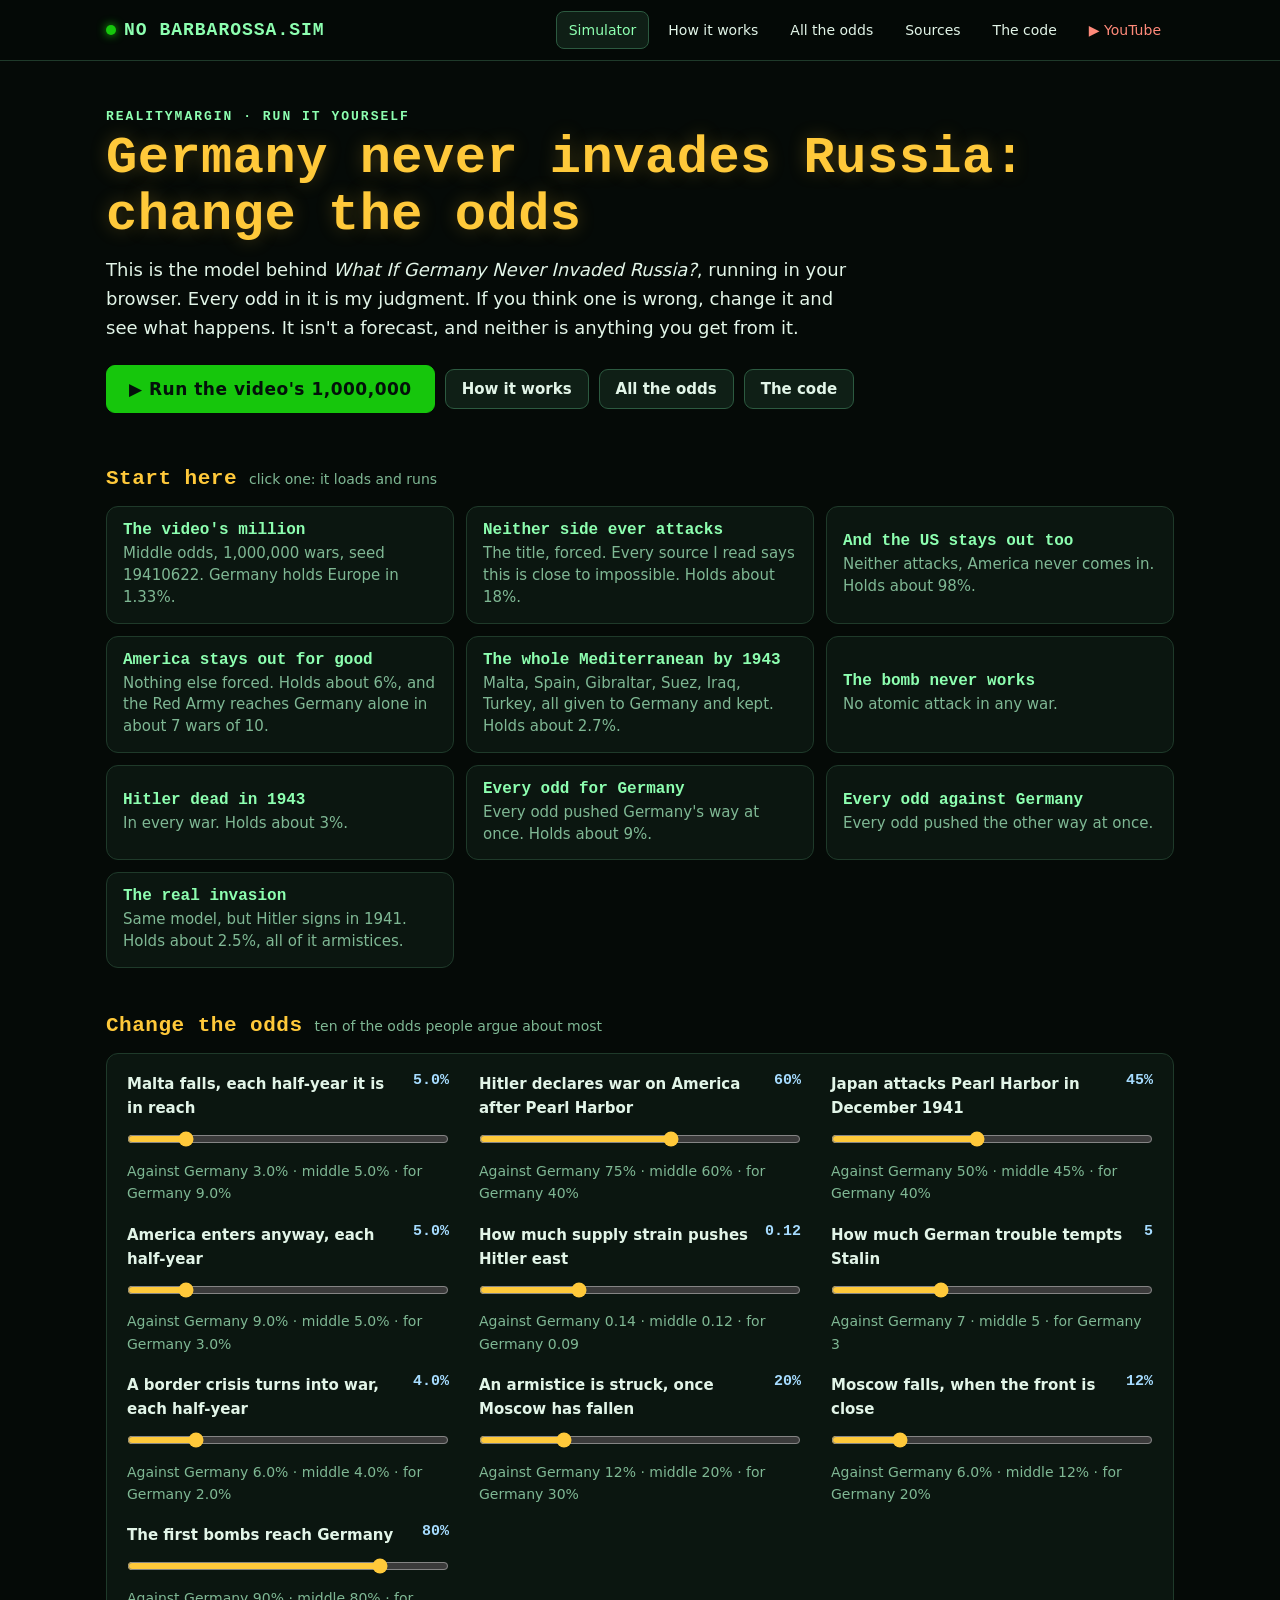
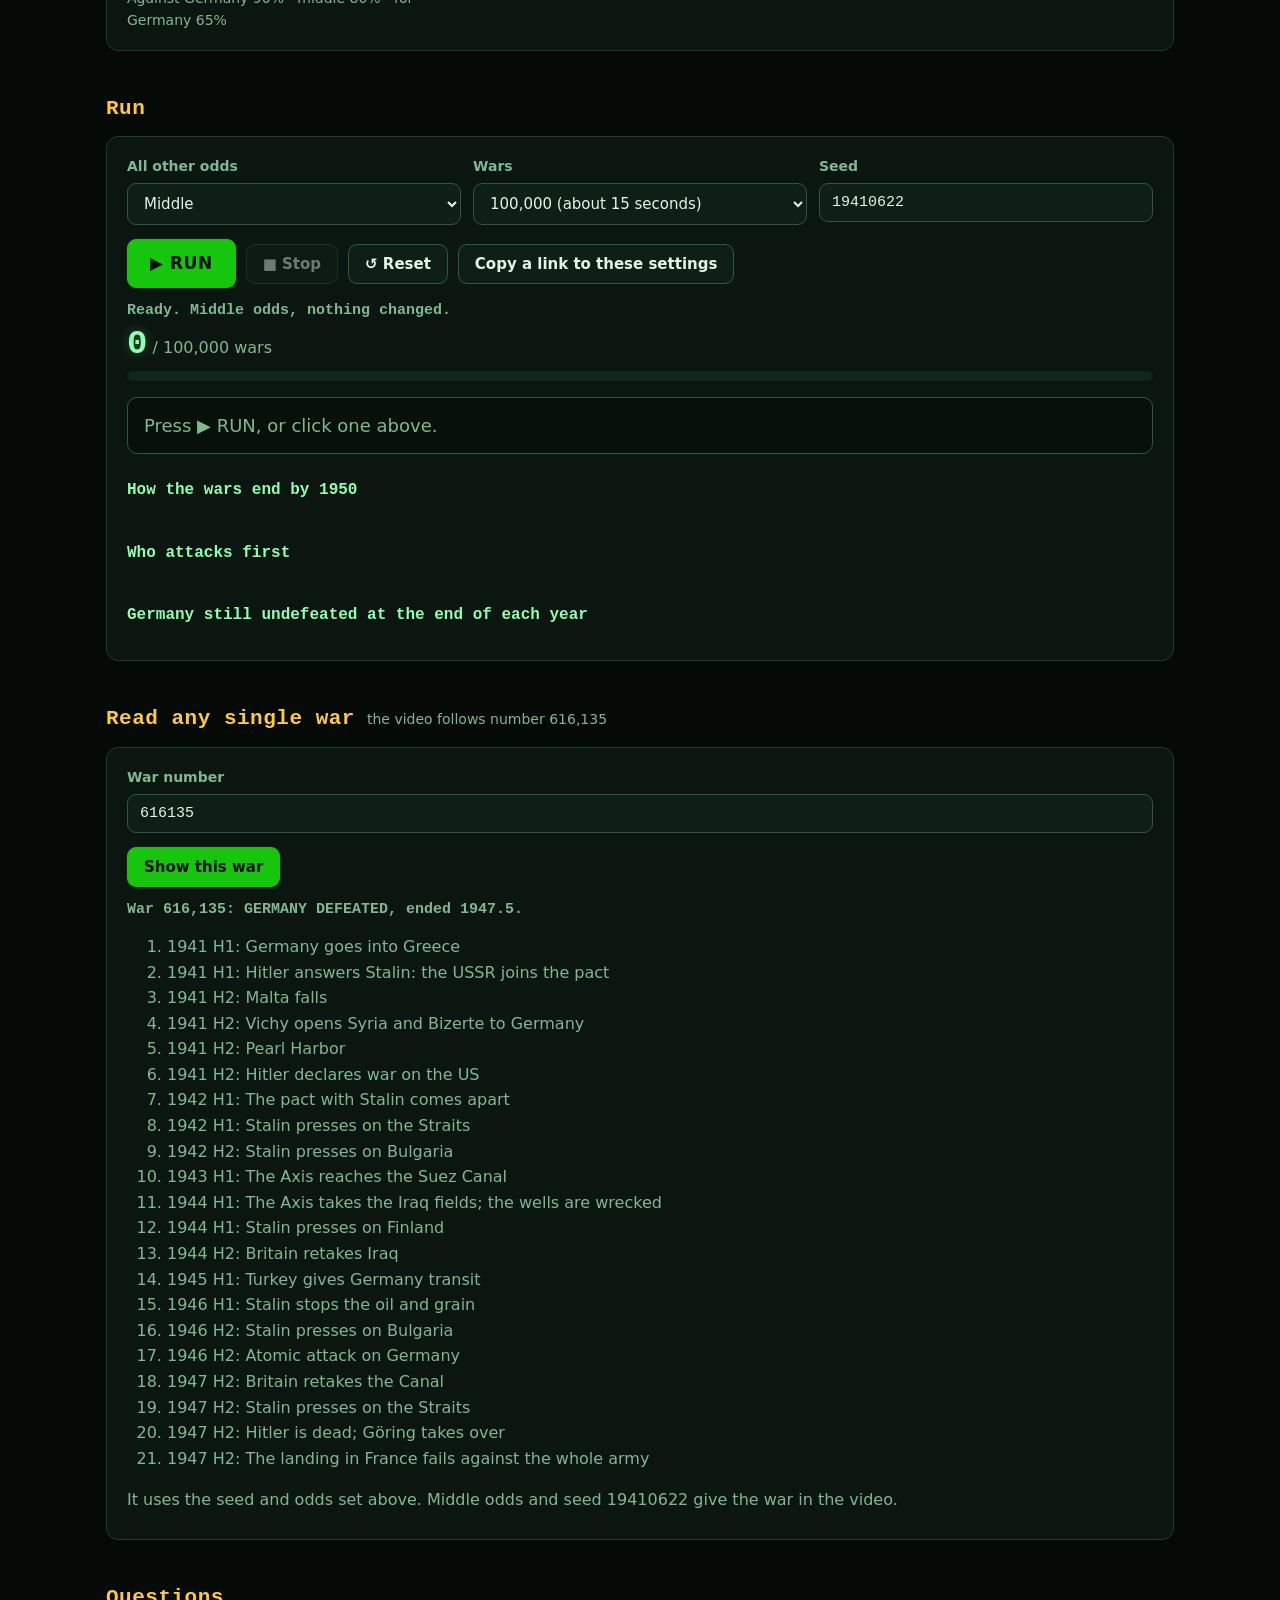
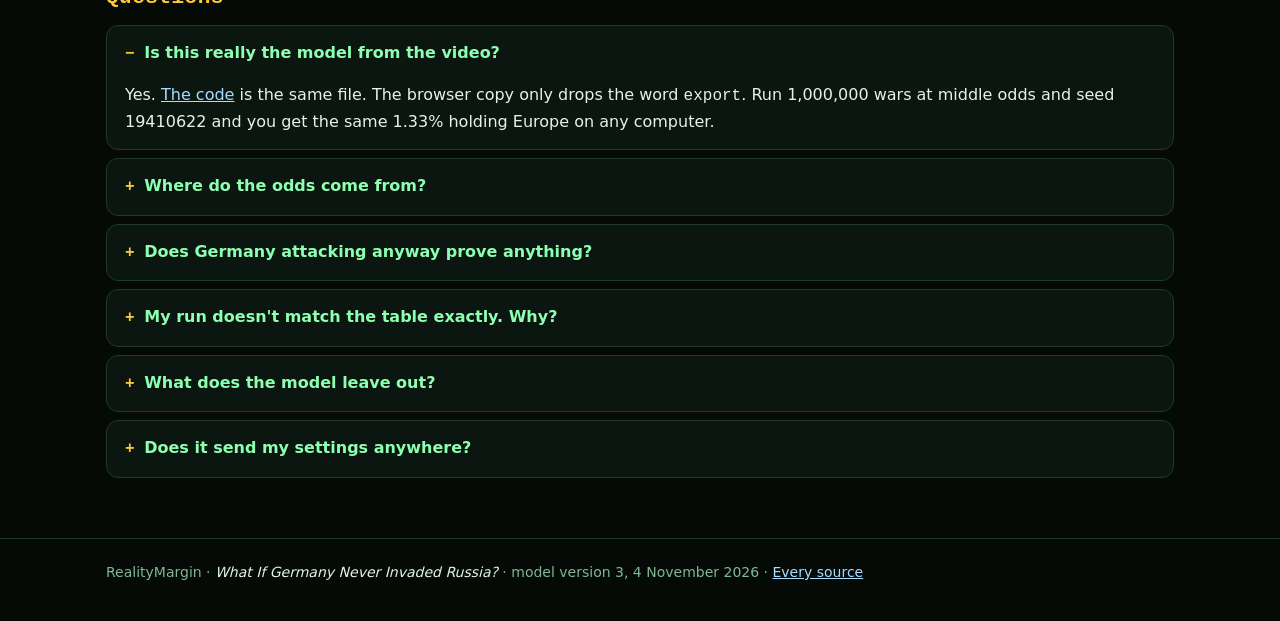
==== run.html @ 6114e950 "Add files via upload" ====
<!doctype html>
<html lang="en"><head><meta charset="utf-8"><meta name="viewport" content="width=device-width, initial-scale=1"><title>No Barbarossa Simulator: run it yourself · RealityMargin</title>
<meta name="description" content="Think our odds are wrong? Change them and run the model behind What If Germany Never Invaded Russia? in your browser."><meta name="theme-color" content="#050a07"><link rel="stylesheet" href="site.css"></head><body>
<header class="nav"><div class="wrap navin"><a class="brand" href="run.html"><span class="dot"></span>NO BARBAROSSA.SIM</a><nav><a class="navbtn on" href="run.html">Simulator</a><a class="navbtn" href="index.html#method">How it works</a><a class="navbtn" href="index.html#inputs">All the odds</a><a class="navbtn" href="index.html#lines">Sources</a><a class="navbtn" href="model/sim.mjs">The code</a><a class="navbtn yt" href="https://www.youtube.com/@realitymargin" target="_blank" rel="noopener">▶ YouTube</a></nav></div></header>
<main class="wrap">
<section class="hero"><p class="kicker">REALITYMARGIN · RUN IT YOURSELF</p><h1>Germany never invades Russia: change the odds</h1><p class="lead">This is the model behind <i>What If Germany Never Invaded Russia?</i>, running in your browser. Every odd in it is my judgment. If you think one is wrong, change it and see what happens. It isn't a forecast, and neither is anything you get from it.</p>
<div class="row"><button class="btn primary big" id="heroRun">▶ Run the video's 1,000,000</button><a class="btn" href="index.html#method">How it works</a><a class="btn" href="index.html#inputs">All the odds</a><a class="btn" href="model/sim.mjs">The code</a></div></section>
<section id="experiments"><h2>Start here <span class="hint">click one: it loads and runs</span></h2><div class="cards" id="presets"></div></section>
<section id="sim"><h2>Change the odds <span class="hint">ten of the odds people argue about most</span></h2><div class="card grid" id="sliders"></div>
<h2>Run</h2><div class="card" id="runcard"><div class="controls"><label>All other odds<select id="col"><option value="low">Against Germany</option><option value="mid" selected>Middle</option><option value="high">For Germany</option></select></label>
<label>Wars<select id="nw"><option value="100000" selected>100,000 (about 15 seconds)</option><option value="1000000">1,000,000 (as in the video, about 2 minutes)</option></select></label><label>Seed<input id="seed" value="19410622" inputmode="numeric"></label></div>
<div class="row" style="margin-top:14px"><button class="btn primary big" id="run">▶ RUN</button><button class="btn" id="stop" disabled>■ Stop</button><button class="btn" id="reset">↺ Reset</button><button class="btn" id="share">Copy a link to these settings</button></div>
<p class="status" id="status" aria-live="polite">Ready. Middle odds, nothing changed.</p><p class="countline"><span class="counter" id="count">0</span> <span class="muted" id="countOf">/ 100,000 wars</span></p><div class="bar"><i id="bar"></i></div>
<div class="headline" id="headline" aria-live="polite"><span class="muted">Press ▶ RUN, or click one above.</span></div>
<h3>How the wars end by 1950</h3><div class="res" id="res"></div>
<h3>Who attacks first</h3><div class="res" id="who"></div>
<h3>Germany still undefeated at the end of each year</h3><div class="res" id="curve"></div></div></section>
<section id="one"><h2>Read any single war <span class="hint">the video follows number 616,135</span></h2><div class="card"><div class="controls"><label>War number<input id="warN" value="616135" inputmode="numeric"></label></div><div class="row" style="margin-top:14px"><button class="btn primary" id="warGo">Show this war</button></div><p class="status" id="warHead"></p><ol id="warPath" class="muted"></ol><p class="muted">It uses the seed and odds set above. Middle odds and seed 19410622 give the war in the video.</p></div></section>
<section id="faq"><h2>Questions</h2><div class="faq">
<details open><summary>Is this really the model from the video?</summary><p>Yes. <a href="model/sim.mjs">The code</a> is the same file. The browser copy only drops the word <code>export</code>. Run 1,000,000 wars at middle odds and seed 19410622 and you get the same 1.33% holding Europe on any computer.</p></details>
<details><summary>Where do the odds come from?</summary><p>They're my judgment, written down with what informed each one. No source gives these numbers and nobody can measure them. <a href="index.html#inputs">Every one is listed here.</a></p></details>
<details><summary>Does Germany attacking anyway prove anything?</summary><p>No. Germany going east in most wars is an assumption I put in, because every historian I read says Hitler wouldn't have held off. The video says so. Forcing neither side to attack is one of the buttons above.</p></details>
<details><summary>My run doesn't match the table exactly. Why?</summary><p>Different seed, different dice. Small differences are noise, especially for rare outcomes. Same settings and same seed always give the same answer.</p></details>
<details><summary>What does the model leave out?</summary><p>Jets, the French fleet, gas as a last card, single battles, Roosevelt's death, manpower as a count, and any welcome for Germans as liberators. <a href="index.html#left">The full list is here.</a></p></details>
<details><summary>Does it send my settings anywhere?</summary><p>No. Everything runs in your browser. The page counts visits and RUN presses with GoatCounter, which uses no cookies and collects no personal data. Your settings and results aren't sent.</p></details>
</div></section>
</main>
<footer class="foot"><div class="wrap">RealityMargin · <i>What If Germany Never Invaded Russia?</i> · model version 3, 4 November 2026 · <a href="index.html">Every source</a></div></footer>
<div id="toast" role="status"></div>
<script>window.NBSL = [["malta","Malta falls, each half-year it is in reach",0.3,"%"],["declares","Hitler declares war on America after Pearl Harbor",1,"%"],["pearl","Japan attacks Pearl Harbor in December 1941",1,"%"],["usBase","America enters anyway, each half-year",0.3,"%"],["hitlerStrain","How much supply strain pushes Hitler east",0.4,"n"],["stalinTrouble","How much German trouble tempts Stalin",15,"n"],["crisisWar","A border crisis turns into war, each half-year",0.2,"%"],["armistice","An armistice is struck, once Moscow has fallen",0.8,"%"],["moscowFalls","Moscow falls, when the front is close",0.6,"%"],["deliver","The first bombs reach Germany",1,"%"]]; window.NBCHECK = {"GERMANY DEFEATED":"72.49%","RED ARMY TAKES CENTRAL EUROPE, NO ALLIED LANDING":"21.59%","STILL AT WAR IN 1950":"3.92%","GERMANY HOLDS EUROPE, after an armistice with the USSR":"1.01%","ARMISTICE WITH THE RED ARMY PAST THE 1941 LINE":"0.47%","GERMANY HOLDS EUROPE, never fought Stalin":"0.32%","NEGOTIATED PEACE AFTER HITLER":"0.21%"};</script>
<script src="model/sim_web.js"></script><script src="run.js"></script>
<script data-goatcounter="https://realitymargin.goatcounter.com/count" async src="https://gc.zgo.at/count.js"></script>
</body></html>
---- site.css ----
/* Cold War Simulator — shared style for every page (simulator, odds table, sources, code) */
:root { --bg: #050a07; --bg2: #08110c; --panel: #0b1610; --panel2: #0f1f16; --line: #1f3a2a; --line2: #2c5a40; --green: #8dffb0; --green2: #16c60c; --muted: #7fb894; --amber: #ffc93a; --red: #ff6a52; --blue: #a6dcff; --text: #e2f5e8;
  --mono: Consolas, "SFMono-Regular", "Lucida Console", "Courier New", monospace; --sans: system-ui, -apple-system, "Segoe UI", Roboto, Arial, sans-serif; }
* { box-sizing: border-box; }
html { scroll-behavior: smooth; scroll-padding-top: 76px; }
html, body { margin: 0; background: var(--bg); color: var(--text); font: 16px/1.6 var(--sans); }
body { background-image: radial-gradient(1200px 500px at 50% -10%, rgba(22,198,12,.10), transparent 70%); }
a { color: var(--blue); } b { color: var(--green); font-weight: 650; } i { color: var(--text); }
.wrap { max-width: 1100px; margin: 0 auto; padding: 0 16px; }
/* the navigation bar */
.nav { position: sticky; top: 0; z-index: 20; background: rgba(5,10,7,.92); backdrop-filter: blur(8px); border-bottom: 1px solid var(--line); }
.navin { display: flex; align-items: center; justify-content: space-between; gap: 12px; min-height: 60px; flex-wrap: wrap; padding-top: 8px; padding-bottom: 8px; }
.brand { font: 700 18px/1 var(--mono); color: var(--green); text-decoration: none; letter-spacing: 1px; display: flex; align-items: center; gap: 8px; }
.brand .dot { width: 10px; height: 10px; border-radius: 50%; background: var(--green2); box-shadow: 0 0 10px var(--green2); }
nav { display: flex; gap: 6px; flex-wrap: wrap; }
.navbtn { color: var(--text); text-decoration: none; font-size: 14px; padding: 7px 12px; border-radius: 8px; border: 1px solid transparent; }
.navbtn:hover { border-color: var(--line2); background: var(--panel); } .navbtn.on { background: var(--panel2); border-color: var(--line2); color: var(--green); }
/* type */
h1 { font: 700 clamp(30px, 6vw, 52px)/1.1 var(--mono); color: var(--amber); margin: 6px 0 12px; letter-spacing: .5px; text-shadow: 0 0 18px rgba(255,201,58,.25); }
h2 { font: 700 21px/1.3 var(--mono); color: var(--amber); margin: 44px 0 14px; letter-spacing: .5px; display: flex; align-items: baseline; gap: 12px; flex-wrap: wrap; }
h3 { font: 700 16px/1.3 var(--mono); color: var(--green); margin: 20px 0 6px; }
.hint { font: 400 14px var(--sans); color: var(--muted); letter-spacing: 0; }
.kicker { font: 600 13px var(--mono); color: var(--green); letter-spacing: 2px; margin: 0; }
.lead { font-size: 18px; color: var(--text); max-width: 760px; margin: 0 0 22px; }
.muted { color: var(--muted); } p { margin: 8px 0; }
.hero { padding: 48px 0 8px; }
/* buttons */
.row { display: flex; flex-wrap: wrap; gap: 10px; align-items: center; }
.btn { font: 600 15px var(--sans); color: var(--text); background: var(--panel2); border: 1px solid var(--line2); border-radius: 9px; padding: 10px 16px; cursor: pointer; text-decoration: none; display: inline-flex; align-items: center; gap: 6px; line-height: 1.2; transition: border-color .15s, background .15s, transform .05s; }
.btn:hover:not(:disabled) { border-color: var(--green); background: #13281c; } .btn:active:not(:disabled) { transform: translateY(1px); }
.btn:focus-visible, .navbtn:focus-visible, select:focus-visible, input:focus-visible, .preset:focus-visible { outline: 2px solid var(--amber); outline-offset: 2px; }
.btn.primary { background: var(--green2); color: #03110a; border-color: var(--green2); } .btn.primary:hover:not(:disabled) { background: #22e016; border-color: #22e016; }
.btn.big { font-size: 17px; padding: 13px 22px; letter-spacing: .5px; }
.btn:disabled { opacity: .45; cursor: not-allowed; }
.tag { font: 600 13px var(--mono); background: var(--panel2); border: 1px solid var(--line2); border-radius: 6px; padding: 1px 7px; white-space: nowrap; }
/* cards and panels */
.card { background: var(--panel); border: 1px solid var(--line); border-radius: 12px; padding: 18px 20px; margin: 12px 0; }
.steps { counter-reset: s; list-style: none; padding: 0; margin: 0 0 12px; display: grid; grid-template-columns: repeat(auto-fit, minmax(230px, 1fr)); gap: 12px; }
.steps li { counter-increment: s; background: var(--panel); border: 1px solid var(--line); border-radius: 12px; padding: 14px 14px 14px 54px; position: relative; font-size: 15px; }
.steps li::before { content: counter(s); position: absolute; left: 14px; top: 13px; width: 28px; height: 28px; border-radius: 50%; background: var(--amber); color: #04110a; font: 700 15px var(--mono); display: grid; place-items: center; }
.cards { display: grid; grid-template-columns: repeat(3, 1fr); gap: 12px; }
@media (max-width: 860px) { .cards { grid-template-columns: 1fr; } }
.preset { text-align: left; font: inherit; color: var(--text); background: var(--panel); border: 1px solid var(--line); border-radius: 12px; padding: 14px 16px; cursor: pointer; transition: border-color .15s, background .15s; }
.preset:hover { border-color: var(--green); background: var(--panel2); } .preset.on { border-color: var(--amber); background: #1a1a0c; }
.preset .t { font: 700 16px var(--mono); color: var(--green); display: block; margin-bottom: 4px; } .preset.on .t { color: var(--amber); }
.preset .d { font-size: 15px; line-height: 1.45; color: var(--muted); display: block; } .preset .v { font: 600 14px var(--mono); color: var(--blue); display: block; margin-top: 8px; }
/* sliders */
.grid { display: grid; grid-template-columns: repeat(auto-fit, minmax(290px, 1fr)); gap: 18px 30px; }
.slider label { display: flex; justify-content: space-between; gap: 12px; color: var(--text); font-size: 15px; font-weight: 600; }
.slider label .val { font: 700 15px var(--mono); color: var(--blue); white-space: nowrap; }
.slider small { display: block; color: var(--muted); font-size: 14px; margin-top: 2px; }
input[type=range] { width: 100%; accent-color: var(--amber); margin: 8px 0 2px; height: 22px; cursor: pointer; }
/* controls */
.controls { display: grid; grid-template-columns: repeat(auto-fit, minmax(230px, 1fr)); gap: 12px; }
.controls label { display: flex; flex-direction: column; gap: 6px; font-size: 14px; color: var(--muted); font-weight: 600; }
select, input[type=number], input[type=search] { font: 15px var(--sans); color: var(--text); background: var(--panel2); border: 1px solid var(--line2); border-radius: 9px; padding: 10px 12px; }
input[type=search] { flex: 1 1 260px; min-width: 0; }
.status { margin: 14px 0 0; font: 600 15px var(--mono); color: var(--muted); }
.countline { margin: 6px 0 8px; } .counter { font: 700 clamp(24px, 4vw, 34px) var(--mono); color: var(--green); text-shadow: 0 0 12px rgba(141,255,176,.3); }
.bar { height: 10px; background: #10261a; border-radius: 6px; overflow: hidden; } .bar i { display: block; height: 100%; background: var(--green2); width: 0; transition: width .15s; }
.stack { display: flex; height: 24px; border-radius: 6px; overflow: hidden; background: #10261a; margin-top: 12px; } .stack i { display: block; height: 100%; }
.res { display: grid; grid-template-columns: 1fr auto auto auto; gap: 8px 18px; align-items: center; font-size: 15px; margin-top: 16px; }
.res .n, .res .d, .res .v { text-align: right; font-family: var(--mono); } .res .n { font-weight: 700; } .res .d { color: var(--muted); font-size: 14px; } .res .v { font-size: 14px; }
.res .h { color: var(--muted); font-size: 12px; text-align: right; text-transform: uppercase; letter-spacing: 1px; } .res .h:first-child { text-align: left; }
.res .sw { display: inline-block; width: 10px; height: 10px; border-radius: 2px; margin-right: 8px; vertical-align: middle; }
#where h3 { margin-top: 22px; } .where { display: grid; grid-template-columns: 1fr auto auto; gap: 6px 16px; font-size: 15px; } .where .n, .where .d { text-align: right; font-family: var(--mono); } .where .d { color: var(--muted); }
/* tables */
.tablewrap { overflow-x: auto; margin-top: 12px; }
table { width: 100%; border-collapse: collapse; font-size: 14px; } th, td { padding: 8px; border-bottom: 1px solid #16301f; text-align: left; vertical-align: top; }
th { color: var(--amber); font: 700 13px var(--mono); position: sticky; top: 0; background: var(--panel); } tr:hover td { background: #0e1d14; }
td input[type=number] { width: 96px; padding: 6px 8px; font-family: var(--mono); } td.y { color: var(--muted); white-space: nowrap; font-family: var(--mono); }
.changed { color: var(--amber) !important; border-color: var(--amber) !important; }
/* questions */
.faq details { background: var(--panel); border: 1px solid var(--line); border-radius: 12px; padding: 0 18px; margin: 8px 0; }
.faq summary { cursor: pointer; padding: 14px 0; font-weight: 650; color: var(--green); list-style: none; } .faq summary::before { content: "+ "; color: var(--amber); font-family: var(--mono); } .faq details[open] summary::before { content: "− "; }
.faq details p { margin: 0 0 14px; }
/* reading pages (odds, sources, code) */
.doc h1 { font-size: clamp(24px, 4.5vw, 36px); } .doc h2 { font-size: 19px; } .doc ul, .doc ol { padding-left: 22px; } .doc li { margin: 4px 0; }
.doc code { font-family: var(--mono); color: var(--blue); }
.code { background: #030805; border: 1px solid var(--line); border-radius: 12px; padding: 16px; overflow-x: auto; font: 13px/1.55 var(--mono); color: #cfe9d8; white-space: pre; tab-size: 2; }
.code .c { color: #6d9a7d; } .code .s { color: #ffd98a; } .code .k { color: #8dffb0; }
.toc { display: flex; flex-wrap: wrap; gap: 8px; margin: 10px 0 4px; }
.foot { border-top: 1px solid var(--line); margin-top: 60px; padding: 22px 0 40px; color: var(--muted); font-size: 14px; }
#toast { position: fixed; left: 50%; bottom: 24px; transform: translateX(-50%); background: var(--amber); color: #04110a; padding: 10px 18px; border-radius: 9px; font-weight: 700; opacity: 0; transition: opacity .2s; pointer-events: none; z-index: 30; }
@media (max-width: 600px) { .res { grid-template-columns: 1fr auto auto; } .res .v, .res .h.v { display: none; } .hero { padding-top: 28px; } .navbtn { padding: 6px 9px; font-size: 13px; } .btn.big { width: 100%; justify-content: center; } }
/* the answer after a run */
.headline { margin: 16px 0 4px; padding: 14px 16px; border: 1px solid var(--line2); border-radius: 10px; background: #071109; font-size: 18px; line-height: 1.5; }
.headline .big { font: 700 clamp(26px, 4.5vw, 36px) var(--mono); color: var(--blue); } .headline .red { font-family: var(--mono); color: var(--red); } .headline .cmp { margin-top: 4px; font-weight: 650; }
.headline .ok { color: var(--green); } .headline .bad { color: var(--red); }
.navbtn.yt { color: #ff8a7a; }
@media (max-width: 600px) { .nav { position: static; } html { scroll-padding-top: 12px; } nav { display: grid; grid-template-columns: repeat(3, 1fr); width: 100%; gap: 6px; } .navbtn { text-align: center; white-space: nowrap; border-color: var(--line); } .headline { font-size: 16px; } }

.controls input { font: 15px var(--mono); color: var(--text); background: var(--panel2); border: 1px solid var(--line2); border-radius: 9px; padding: 10px 12px; width: 100%; }
#runcard h3 { margin-top: 26px; }
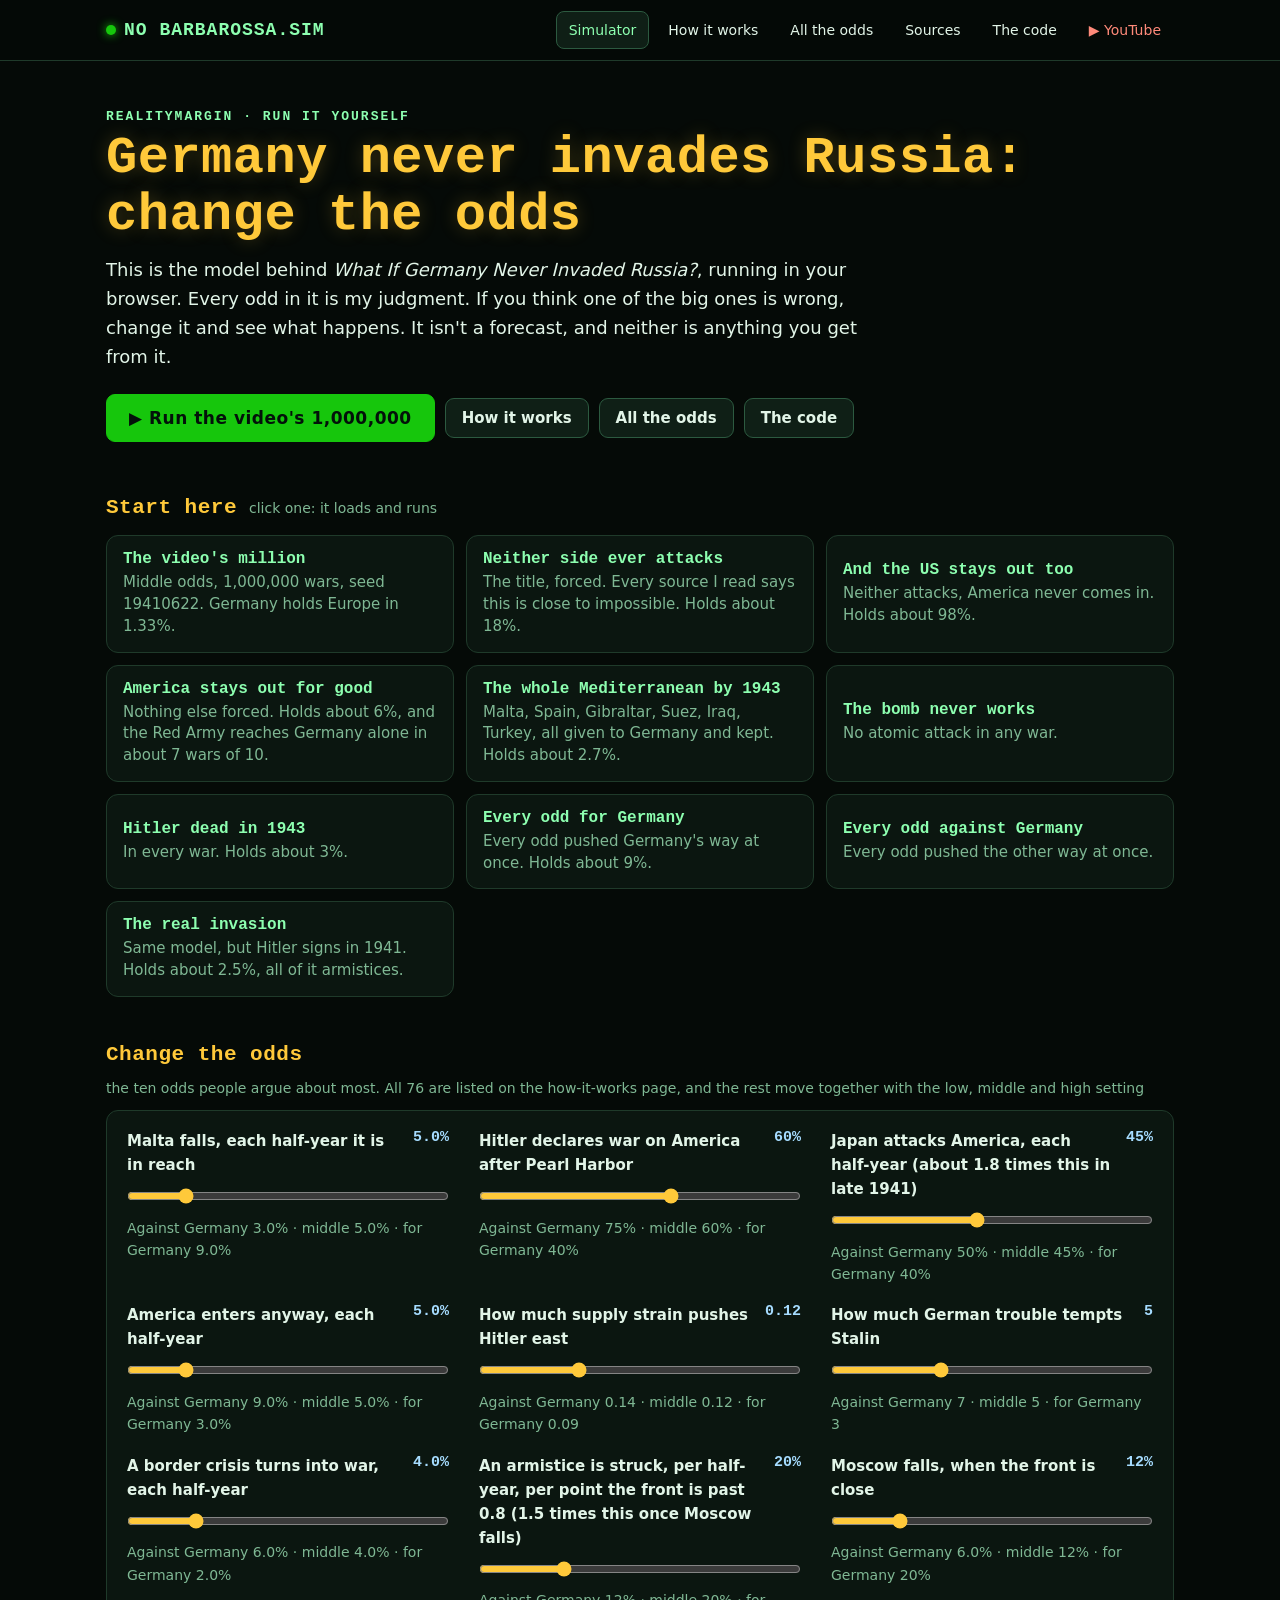
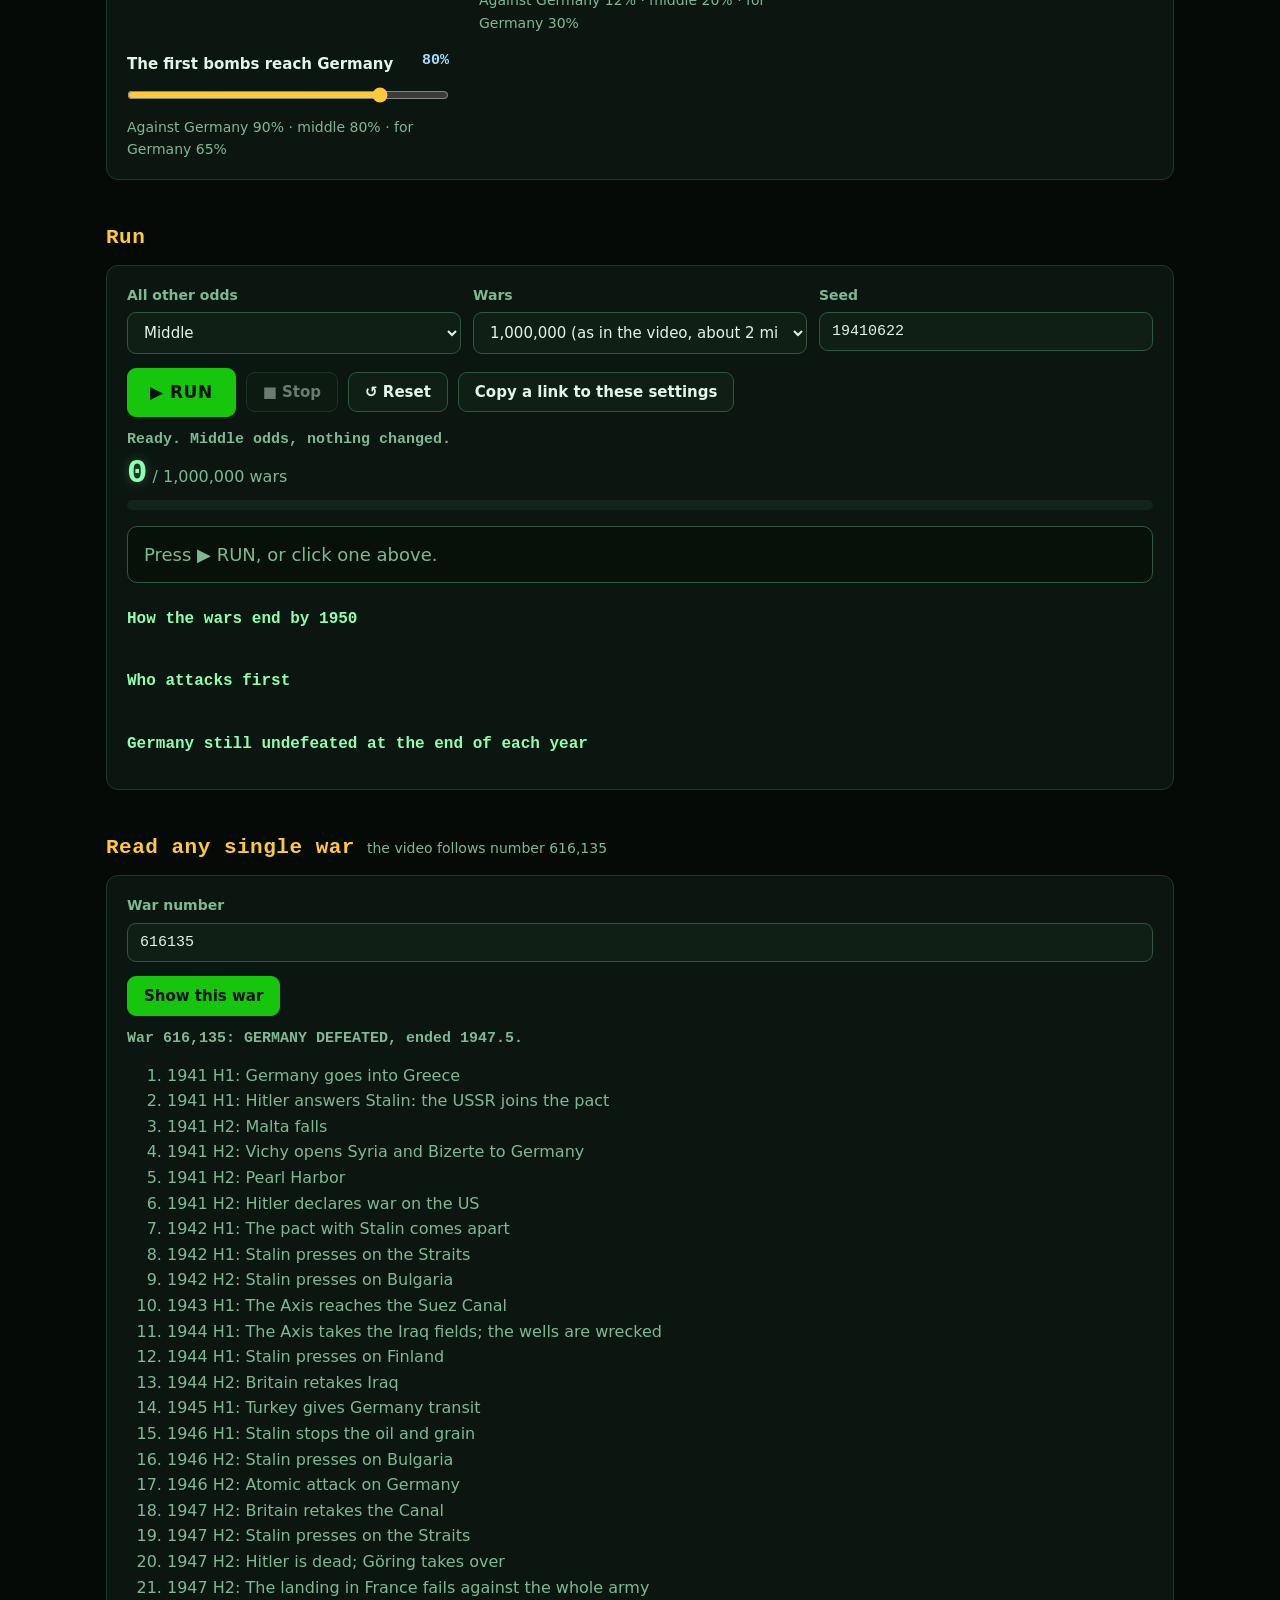
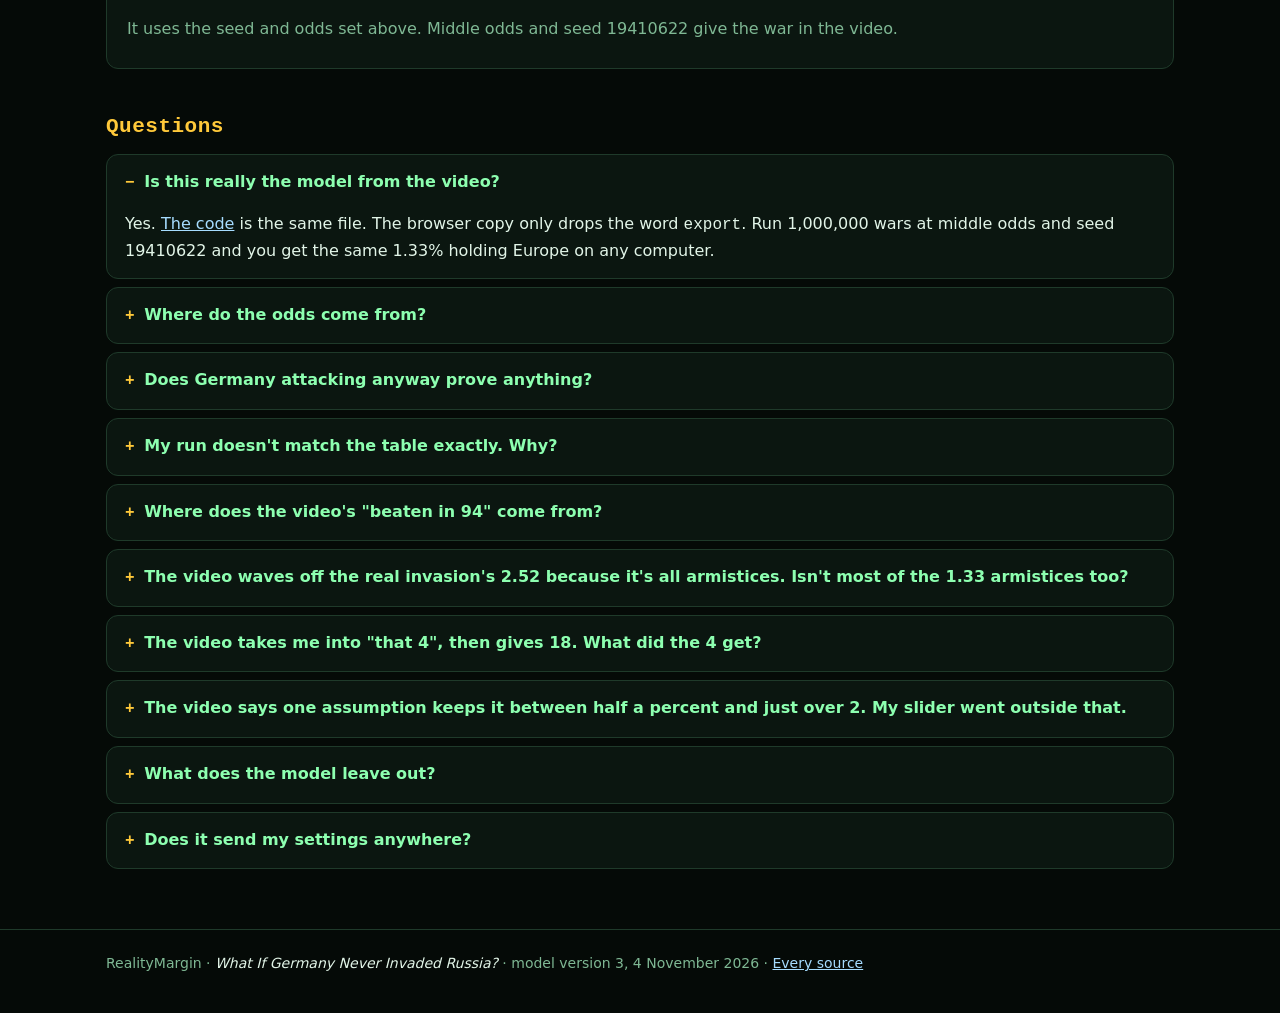
==== commit fc2f6c1c: "Add files via upload" ====
--- a/run.html
+++ b/run.html
@@ -3,14 +3,14 @@
 <meta name="description" content="Think our odds are wrong? Change them and run the model behind What If Germany Never Invaded Russia? in your browser."><meta name="theme-color" content="#050a07"><link rel="stylesheet" href="site.css"></head><body>
 <header class="nav"><div class="wrap navin"><a class="brand" href="run.html"><span class="dot"></span>NO BARBAROSSA.SIM</a><nav><a class="navbtn on" href="run.html">Simulator</a><a class="navbtn" href="index.html#method">How it works</a><a class="navbtn" href="index.html#inputs">All the odds</a><a class="navbtn" href="index.html#lines">Sources</a><a class="navbtn" href="model/sim.mjs">The code</a><a class="navbtn yt" href="https://www.youtube.com/@realitymargin" target="_blank" rel="noopener">▶ YouTube</a></nav></div></header>
 <main class="wrap">
-<section class="hero"><p class="kicker">REALITYMARGIN · RUN IT YOURSELF</p><h1>Germany never invades Russia: change the odds</h1><p class="lead">This is the model behind <i>What If Germany Never Invaded Russia?</i>, running in your browser. Every odd in it is my judgment. If you think one is wrong, change it and see what happens. It isn't a forecast, and neither is anything you get from it.</p>
+<section class="hero"><p class="kicker">REALITYMARGIN · RUN IT YOURSELF</p><h1>Germany never invades Russia: change the odds</h1><p class="lead">This is the model behind <i>What If Germany Never Invaded Russia?</i>, running in your browser. Every odd in it is my judgment. If you think one of the big ones is wrong, change it and see what happens. It isn't a forecast, and neither is anything you get from it.</p>
 <div class="row"><button class="btn primary big" id="heroRun">▶ Run the video's 1,000,000</button><a class="btn" href="index.html#method">How it works</a><a class="btn" href="index.html#inputs">All the odds</a><a class="btn" href="model/sim.mjs">The code</a></div></section>
 <section id="experiments"><h2>Start here <span class="hint">click one: it loads and runs</span></h2><div class="cards" id="presets"></div></section>
-<section id="sim"><h2>Change the odds <span class="hint">ten of the odds people argue about most</span></h2><div class="card grid" id="sliders"></div>
+<section id="sim"><h2>Change the odds <span class="hint">the ten odds people argue about most. All 76 are listed on the how-it-works page, and the rest move together with the low, middle and high setting</span></h2><div class="card grid" id="sliders"></div>
 <h2>Run</h2><div class="card" id="runcard"><div class="controls"><label>All other odds<select id="col"><option value="low">Against Germany</option><option value="mid" selected>Middle</option><option value="high">For Germany</option></select></label>
-<label>Wars<select id="nw"><option value="100000" selected>100,000 (about 15 seconds)</option><option value="1000000">1,000,000 (as in the video, about 2 minutes)</option></select></label><label>Seed<input id="seed" value="19410622" inputmode="numeric"></label></div>
+<label>Wars<select id="nw"><option value="1000000" selected>1,000,000 (as in the video, about 2 minutes)</option><option value="100000">100,000 (quicker, about 15 seconds)</option></select></label><label>Seed<input id="seed" value="19410622" inputmode="numeric"></label></div>
 <div class="row" style="margin-top:14px"><button class="btn primary big" id="run">▶ RUN</button><button class="btn" id="stop" disabled>■ Stop</button><button class="btn" id="reset">↺ Reset</button><button class="btn" id="share">Copy a link to these settings</button></div>
-<p class="status" id="status" aria-live="polite">Ready. Middle odds, nothing changed.</p><p class="countline"><span class="counter" id="count">0</span> <span class="muted" id="countOf">/ 100,000 wars</span></p><div class="bar"><i id="bar"></i></div>
+<p class="status" id="status" aria-live="polite">Ready. Middle odds, nothing changed.</p><p class="countline"><span class="counter" id="count">0</span> <span class="muted" id="countOf">/ 1,000,000 wars</span></p><div class="bar"><i id="bar"></i></div>
 <div class="headline" id="headline" aria-live="polite"><span class="muted">Press ▶ RUN, or click one above.</span></div>
 <h3>How the wars end by 1950</h3><div class="res" id="res"></div>
 <h3>Who attacks first</h3><div class="res" id="who"></div>
@@ -20,14 +20,18 @@
 <details open><summary>Is this really the model from the video?</summary><p>Yes. <a href="model/sim.mjs">The code</a> is the same file. The browser copy only drops the word <code>export</code>. Run 1,000,000 wars at middle odds and seed 19410622 and you get the same 1.33% holding Europe on any computer.</p></details>
 <details><summary>Where do the odds come from?</summary><p>They're my judgment, written down with what informed each one. No source gives these numbers and nobody can measure them. <a href="index.html#inputs">Every one is listed here.</a></p></details>
 <details><summary>Does Germany attacking anyway prove anything?</summary><p>No. Germany going east in most wars is an assumption I put in, because every historian I read says Hitler wouldn't have held off. The video says so. Forcing neither side to attack is one of the buttons above.</p></details>
-<details><summary>My run doesn't match the table exactly. Why?</summary><p>Different seed, different dice. Small differences are noise, especially for rare outcomes. Same settings and same seed always give the same answer.</p></details>
+<details><summary>My run doesn't match the table exactly. Why?</summary><p>The seed and the number of wars both change the dice. Middle odds, seed 19410622 and 1,000,000 wars always give the video's 1.33%. The same seed with 100,000 wars gives 1.29%, because it's a smaller sample. The buttons above use other seeds and 100,000 wars, so their numbers are "about". Small differences are noise, especially for rare outcomes. Same settings, same seed and same number of wars always give the same answer.</p></details>
+<details><summary>Where does the video's "beaten in 94" come from?</summary><p>It adds the first two rows of the table: GERMANY DEFEATED (72.49%) and RED ARMY TAKES CENTRAL EUROPE, NO ALLIED LANDING (21.59%).</p></details>
+<details><summary>The video waves off the real invasion's 2.52 because it's all armistices. Isn't most of the 1.33 armistices too?</summary><p>Yes, that's a fair point. Of the 1.33, 1.01 comes after an armistice with the USSR. Only 0.32 comes from wars where Germany never fought Stalin at all. The same caution applies to both numbers: neither is a plan. The table shows both rows.</p></details>
+<details><summary>The video takes me into "that 4", then gives 18. What did the 4 get?</summary><p>Left to run naturally, the 4 wars of 100 where nobody moves end with Germany holding Europe in about 8.4% of them. The 18 is a different run: neither side is ever allowed to attack, in every war. The video says "I forced it".</p></details>
+<details><summary>The video says one assumption keeps it between half a percent and just over 2. My slider went outside that.</summary><p>That range is for each odd moved between its tested low and high values, and it's listed under "Which odds change the answer". The sliders go further on purpose. Setting Hitler's declaration on America to 0% gives about 2.8, and 100% gives about 0.3.</p></details>
 <details><summary>What does the model leave out?</summary><p>Jets, the French fleet, gas as a last card, single battles, Roosevelt's death, manpower as a count, and any welcome for Germans as liberators. <a href="index.html#left">The full list is here.</a></p></details>
 <details><summary>Does it send my settings anywhere?</summary><p>No. Everything runs in your browser. The page counts visits and RUN presses with GoatCounter, which uses no cookies and collects no personal data. Your settings and results aren't sent.</p></details>
 </div></section>
 </main>
 <footer class="foot"><div class="wrap">RealityMargin · <i>What If Germany Never Invaded Russia?</i> · model version 3, 4 November 2026 · <a href="index.html">Every source</a></div></footer>
 <div id="toast" role="status"></div>
-<script>window.NBSL = [["malta","Malta falls, each half-year it is in reach",0.3,"%"],["declares","Hitler declares war on America after Pearl Harbor",1,"%"],["pearl","Japan attacks Pearl Harbor in December 1941",1,"%"],["usBase","America enters anyway, each half-year",0.3,"%"],["hitlerStrain","How much supply strain pushes Hitler east",0.4,"n"],["stalinTrouble","How much German trouble tempts Stalin",15,"n"],["crisisWar","A border crisis turns into war, each half-year",0.2,"%"],["armistice","An armistice is struck, once Moscow has fallen",0.8,"%"],["moscowFalls","Moscow falls, when the front is close",0.6,"%"],["deliver","The first bombs reach Germany",1,"%"]]; window.NBCHECK = {"GERMANY DEFEATED":"72.49%","RED ARMY TAKES CENTRAL EUROPE, NO ALLIED LANDING":"21.59%","STILL AT WAR IN 1950":"3.92%","GERMANY HOLDS EUROPE, after an armistice with the USSR":"1.01%","ARMISTICE WITH THE RED ARMY PAST THE 1941 LINE":"0.47%","GERMANY HOLDS EUROPE, never fought Stalin":"0.32%","NEGOTIATED PEACE AFTER HITLER":"0.21%"};</script>
+<script>window.NBSL = [["malta","Malta falls, each half-year it is in reach",0.3,"%"],["declares","Hitler declares war on America after Pearl Harbor",1,"%"],["pearl","Japan attacks America, each half-year (about 1.8 times this in late 1941)",1,"%"],["usBase","America enters anyway, each half-year",0.3,"%"],["hitlerStrain","How much supply strain pushes Hitler east",0.4,"n"],["stalinTrouble","How much German trouble tempts Stalin",15,"n"],["crisisWar","A border crisis turns into war, each half-year",0.2,"%"],["armistice","An armistice is struck, per half-year, per point the front is past 0.8 (1.5 times this once Moscow falls)",0.8,"%"],["moscowFalls","Moscow falls, when the front is close",0.6,"%"],["deliver","The first bombs reach Germany",1,"%"]]; window.NBCHECK = {"GERMANY DEFEATED":"72.49%","RED ARMY TAKES CENTRAL EUROPE, NO ALLIED LANDING":"21.59%","STILL AT WAR IN 1950":"3.92%","GERMANY HOLDS EUROPE, after an armistice with the USSR":"1.01%","ARMISTICE WITH THE RED ARMY PAST THE 1941 LINE":"0.47%","GERMANY HOLDS EUROPE, never fought Stalin":"0.32%","NEGOTIATED PEACE AFTER HITLER":"0.21%"};</script>
 <script src="model/sim_web.js"></script><script src="run.js"></script>
 <script data-goatcounter="https://realitymargin.goatcounter.com/count" async src="https://gc.zgo.at/count.js"></script>
 </body></html>
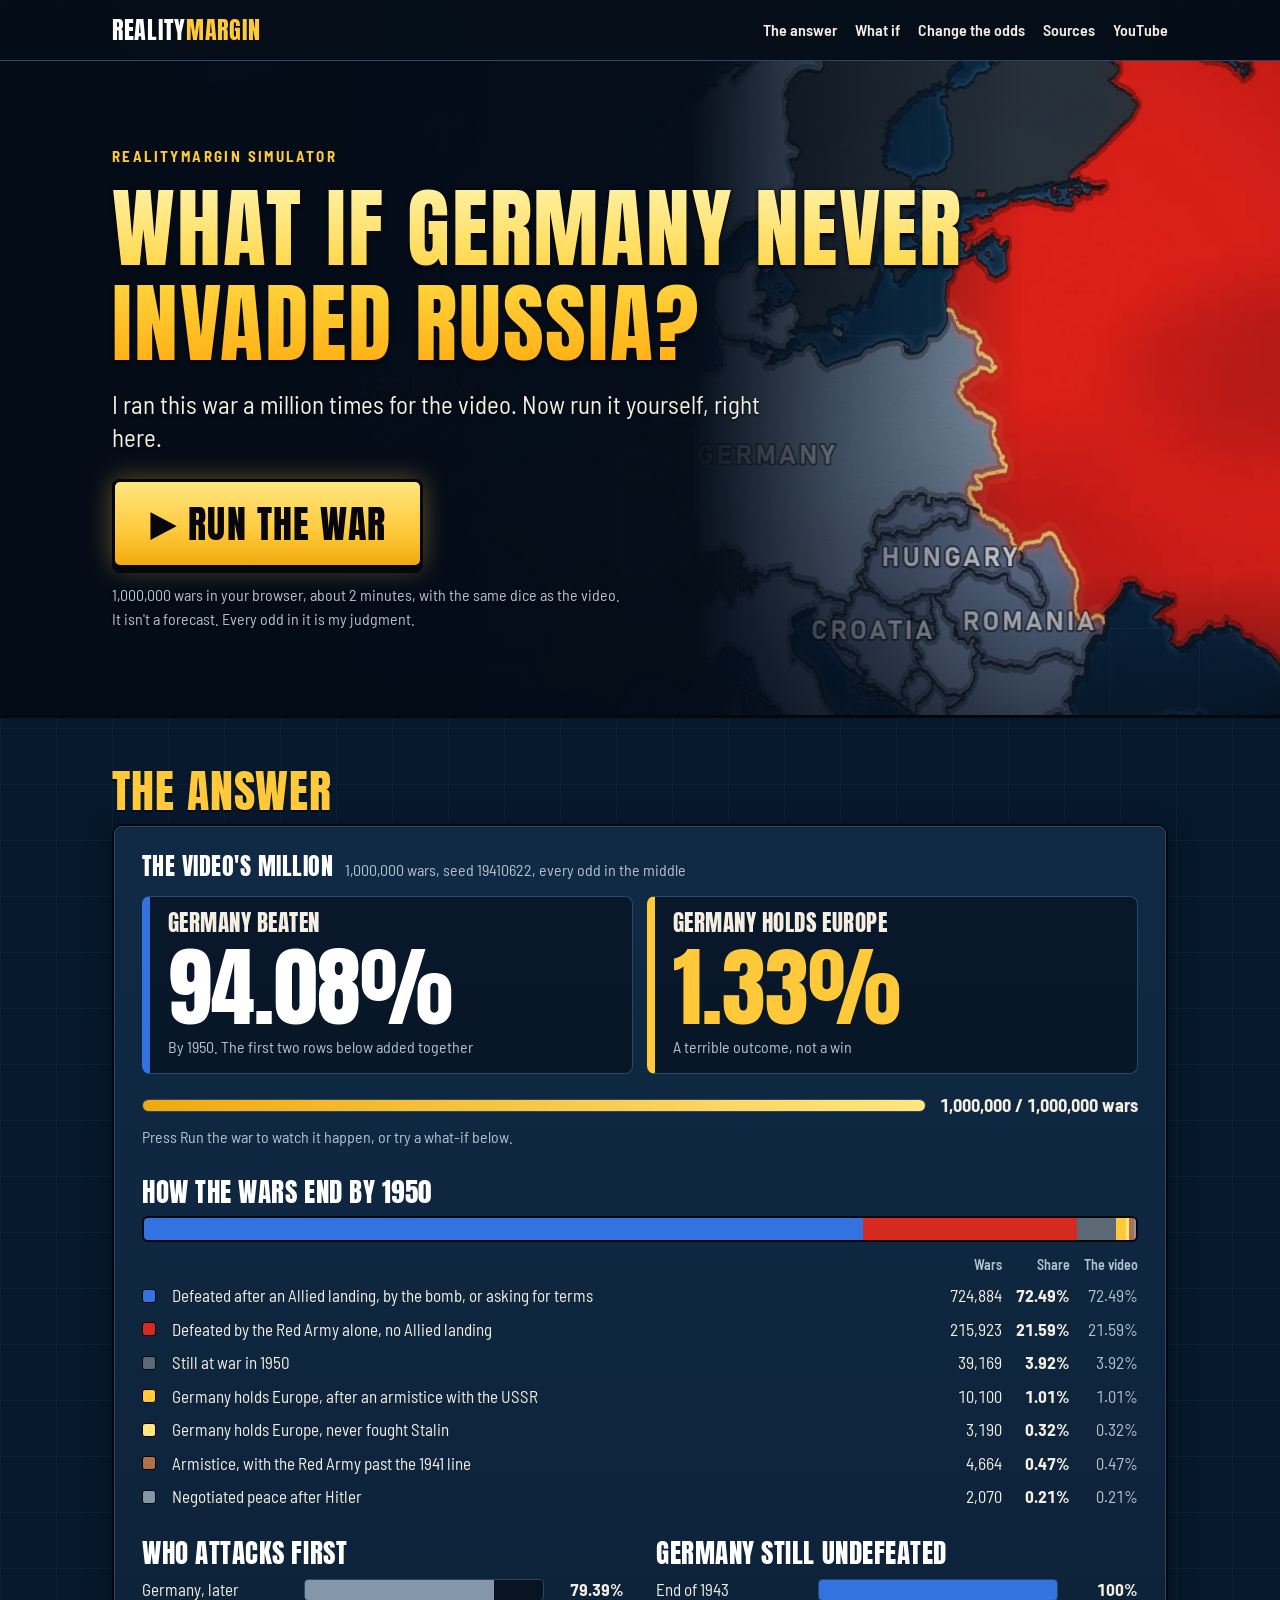
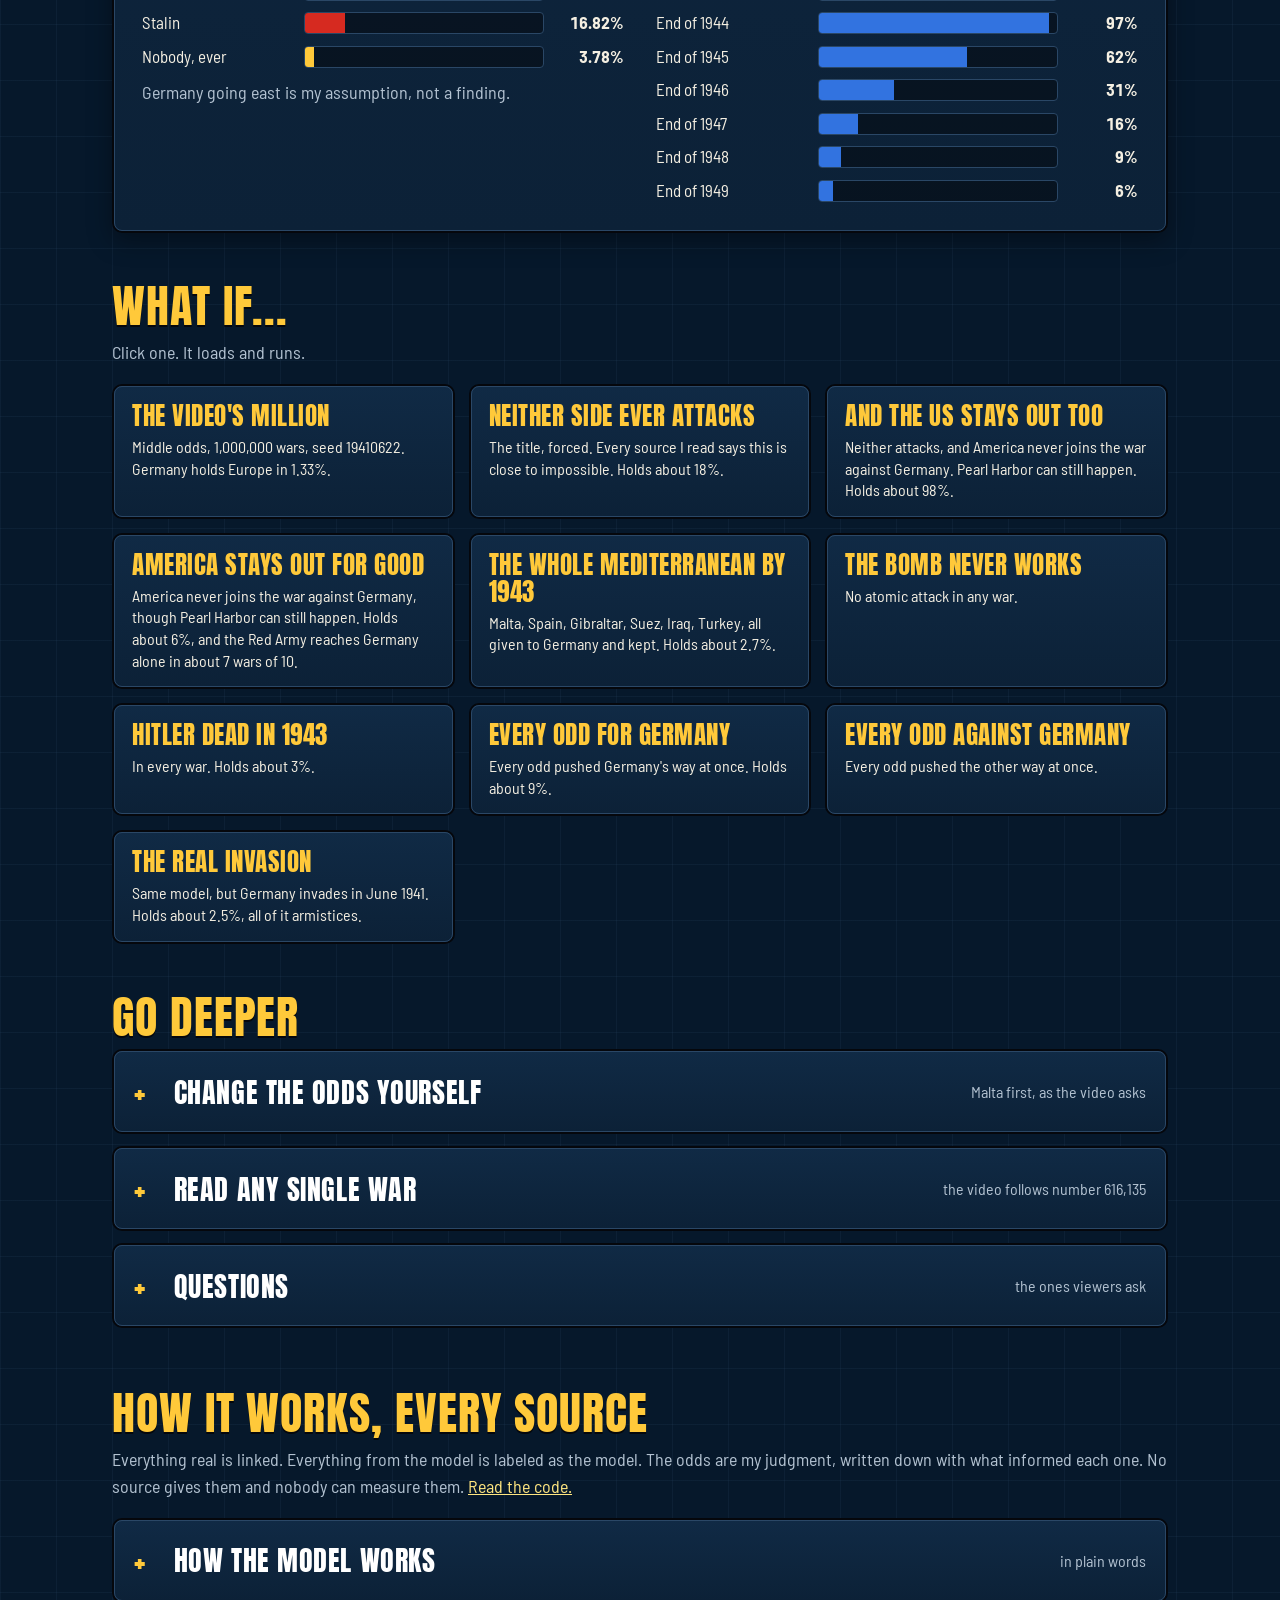
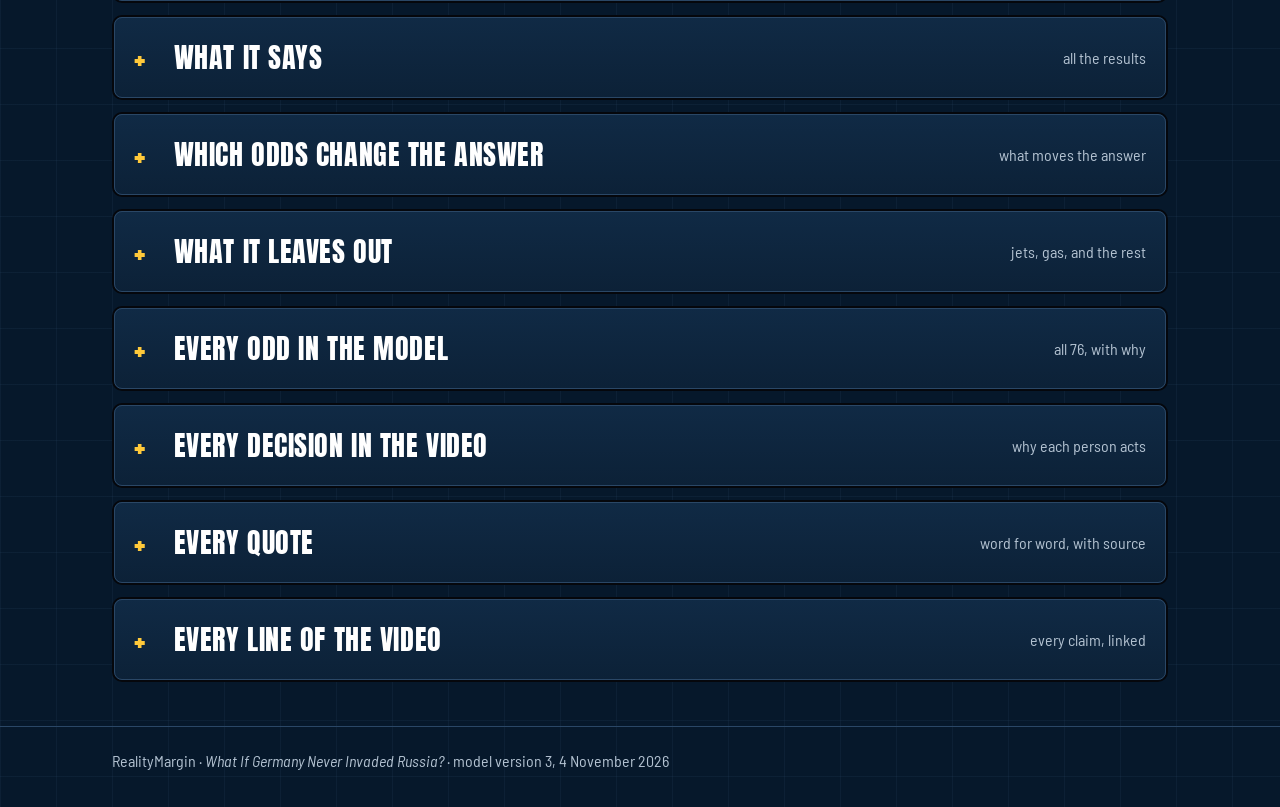
==== commit 174f5923: "Add files via upload" ====
--- a/run.html
+++ b/run.html
@@ -1,37 +1 @@
-<!doctype html>
-<html lang="en"><head><meta charset="utf-8"><meta name="viewport" content="width=device-width, initial-scale=1"><title>No Barbarossa Simulator: run it yourself · RealityMargin</title>
-<meta name="description" content="Think our odds are wrong? Change them and run the model behind What If Germany Never Invaded Russia? in your browser."><meta name="theme-color" content="#050a07"><link rel="stylesheet" href="site.css"></head><body>
-<header class="nav"><div class="wrap navin"><a class="brand" href="run.html"><span class="dot"></span>NO BARBAROSSA.SIM</a><nav><a class="navbtn on" href="run.html">Simulator</a><a class="navbtn" href="index.html#method">How it works</a><a class="navbtn" href="index.html#inputs">All the odds</a><a class="navbtn" href="index.html#lines">Sources</a><a class="navbtn" href="model/sim.mjs">The code</a><a class="navbtn yt" href="https://www.youtube.com/@realitymargin" target="_blank" rel="noopener">▶ YouTube</a></nav></div></header>
-<main class="wrap">
-<section class="hero"><p class="kicker">REALITYMARGIN · RUN IT YOURSELF</p><h1>Germany never invades Russia: change the odds</h1><p class="lead">This is the model behind <i>What If Germany Never Invaded Russia?</i>, running in your browser. Every odd in it is my judgment. If you think one of the big ones is wrong, change it and see what happens. It isn't a forecast, and neither is anything you get from it.</p>
-<div class="row"><button class="btn primary big" id="heroRun">▶ Run the video's 1,000,000</button><a class="btn" href="index.html#method">How it works</a><a class="btn" href="index.html#inputs">All the odds</a><a class="btn" href="model/sim.mjs">The code</a></div></section>
-<section id="experiments"><h2>Start here <span class="hint">click one: it loads and runs</span></h2><div class="cards" id="presets"></div></section>
-<section id="sim"><h2>Change the odds <span class="hint">the ten odds people argue about most. All 76 are listed on the how-it-works page, and the rest move together with the low, middle and high setting</span></h2><div class="card grid" id="sliders"></div>
-<h2>Run</h2><div class="card" id="runcard"><div class="controls"><label>All other odds<select id="col"><option value="low">Against Germany</option><option value="mid" selected>Middle</option><option value="high">For Germany</option></select></label>
-<label>Wars<select id="nw"><option value="1000000" selected>1,000,000 (as in the video, about 2 minutes)</option><option value="100000">100,000 (quicker, about 15 seconds)</option></select></label><label>Seed<input id="seed" value="19410622" inputmode="numeric"></label></div>
-<div class="row" style="margin-top:14px"><button class="btn primary big" id="run">▶ RUN</button><button class="btn" id="stop" disabled>■ Stop</button><button class="btn" id="reset">↺ Reset</button><button class="btn" id="share">Copy a link to these settings</button></div>
-<p class="status" id="status" aria-live="polite">Ready. Middle odds, nothing changed.</p><p class="countline"><span class="counter" id="count">0</span> <span class="muted" id="countOf">/ 1,000,000 wars</span></p><div class="bar"><i id="bar"></i></div>
-<div class="headline" id="headline" aria-live="polite"><span class="muted">Press ▶ RUN, or click one above.</span></div>
-<h3>How the wars end by 1950</h3><div class="res" id="res"></div>
-<h3>Who attacks first</h3><div class="res" id="who"></div>
-<h3>Germany still undefeated at the end of each year</h3><div class="res" id="curve"></div></div></section>
-<section id="one"><h2>Read any single war <span class="hint">the video follows number 616,135</span></h2><div class="card"><div class="controls"><label>War number<input id="warN" value="616135" inputmode="numeric"></label></div><div class="row" style="margin-top:14px"><button class="btn primary" id="warGo">Show this war</button></div><p class="status" id="warHead"></p><ol id="warPath" class="muted"></ol><p class="muted">It uses the seed and odds set above. Middle odds and seed 19410622 give the war in the video.</p></div></section>
-<section id="faq"><h2>Questions</h2><div class="faq">
-<details open><summary>Is this really the model from the video?</summary><p>Yes. <a href="model/sim.mjs">The code</a> is the same file. The browser copy only drops the word <code>export</code>. Run 1,000,000 wars at middle odds and seed 19410622 and you get the same 1.33% holding Europe on any computer.</p></details>
-<details><summary>Where do the odds come from?</summary><p>They're my judgment, written down with what informed each one. No source gives these numbers and nobody can measure them. <a href="index.html#inputs">Every one is listed here.</a></p></details>
-<details><summary>Does Germany attacking anyway prove anything?</summary><p>No. Germany going east in most wars is an assumption I put in, because every historian I read says Hitler wouldn't have held off. The video says so. Forcing neither side to attack is one of the buttons above.</p></details>
-<details><summary>My run doesn't match the table exactly. Why?</summary><p>The seed and the number of wars both change the dice. Middle odds, seed 19410622 and 1,000,000 wars always give the video's 1.33%. The same seed with 100,000 wars gives 1.29%, because it's a smaller sample. The buttons above use other seeds and 100,000 wars, so their numbers are "about". Small differences are noise, especially for rare outcomes. Same settings, same seed and same number of wars always give the same answer.</p></details>
-<details><summary>Where does the video's "beaten in 94" come from?</summary><p>It adds the first two rows of the table: GERMANY DEFEATED (72.49%) and RED ARMY TAKES CENTRAL EUROPE, NO ALLIED LANDING (21.59%).</p></details>
-<details><summary>The video waves off the real invasion's 2.52 because it's all armistices. Isn't most of the 1.33 armistices too?</summary><p>Yes, that's a fair point. Of the 1.33, 1.01 comes after an armistice with the USSR. Only 0.32 comes from wars where Germany never fought Stalin at all. The same caution applies to both numbers: neither is a plan. The table shows both rows.</p></details>
-<details><summary>The video takes me into "that 4", then gives 18. What did the 4 get?</summary><p>Left to run naturally, the 4 wars of 100 where nobody moves end with Germany holding Europe in about 8.4% of them. The 18 is a different run: neither side is ever allowed to attack, in every war. The video says "I forced it".</p></details>
-<details><summary>The video says one assumption keeps it between half a percent and just over 2. My slider went outside that.</summary><p>That range is for each odd moved between its tested low and high values, and it's listed under "Which odds change the answer". The sliders go further on purpose. Setting Hitler's declaration on America to 0% gives about 2.8, and 100% gives about 0.3.</p></details>
-<details><summary>What does the model leave out?</summary><p>Jets, the French fleet, gas as a last card, single battles, Roosevelt's death, manpower as a count, and any welcome for Germans as liberators. <a href="index.html#left">The full list is here.</a></p></details>
-<details><summary>Does it send my settings anywhere?</summary><p>No. Everything runs in your browser. The page counts visits and RUN presses with GoatCounter, which uses no cookies and collects no personal data. Your settings and results aren't sent.</p></details>
-</div></section>
-</main>
-<footer class="foot"><div class="wrap">RealityMargin · <i>What If Germany Never Invaded Russia?</i> · model version 3, 4 November 2026 · <a href="index.html">Every source</a></div></footer>
-<div id="toast" role="status"></div>
-<script>window.NBSL = [["malta","Malta falls, each half-year it is in reach",0.3,"%"],["declares","Hitler declares war on America after Pearl Harbor",1,"%"],["pearl","Japan attacks America, each half-year (about 1.8 times this in late 1941)",1,"%"],["usBase","America enters anyway, each half-year",0.3,"%"],["hitlerStrain","How much supply strain pushes Hitler east",0.4,"n"],["stalinTrouble","How much German trouble tempts Stalin",15,"n"],["crisisWar","A border crisis turns into war, each half-year",0.2,"%"],["armistice","An armistice is struck, per half-year, per point the front is past 0.8 (1.5 times this once Moscow falls)",0.8,"%"],["moscowFalls","Moscow falls, when the front is close",0.6,"%"],["deliver","The first bombs reach Germany",1,"%"]]; window.NBCHECK = {"GERMANY DEFEATED":"72.49%","RED ARMY TAKES CENTRAL EUROPE, NO ALLIED LANDING":"21.59%","STILL AT WAR IN 1950":"3.92%","GERMANY HOLDS EUROPE, after an armistice with the USSR":"1.01%","ARMISTICE WITH THE RED ARMY PAST THE 1941 LINE":"0.47%","GERMANY HOLDS EUROPE, never fought Stalin":"0.32%","NEGOTIATED PEACE AFTER HITLER":"0.21%"};</script>
-<script src="model/sim_web.js"></script><script src="run.js"></script>
-<script data-goatcounter="https://realitymargin.goatcounter.com/count" async src="https://gc.zgo.at/count.js"></script>
-</body></html>
+<!doctype html><html lang="en"><head><meta charset="utf-8"><title>What If Germany Never Invaded Russia? · RealityMargin</title><meta http-equiv="refresh" content="0; url=index.html"><link rel="canonical" href="index.html"><script>location.replace('index.html' + location.search + location.hash);</script></head><body style="background:#06182b;color:#f4efe2;font-family:sans-serif"><p><a href="index.html" style="color:#ffc93a">Open the simulator</a></p></body></html>
